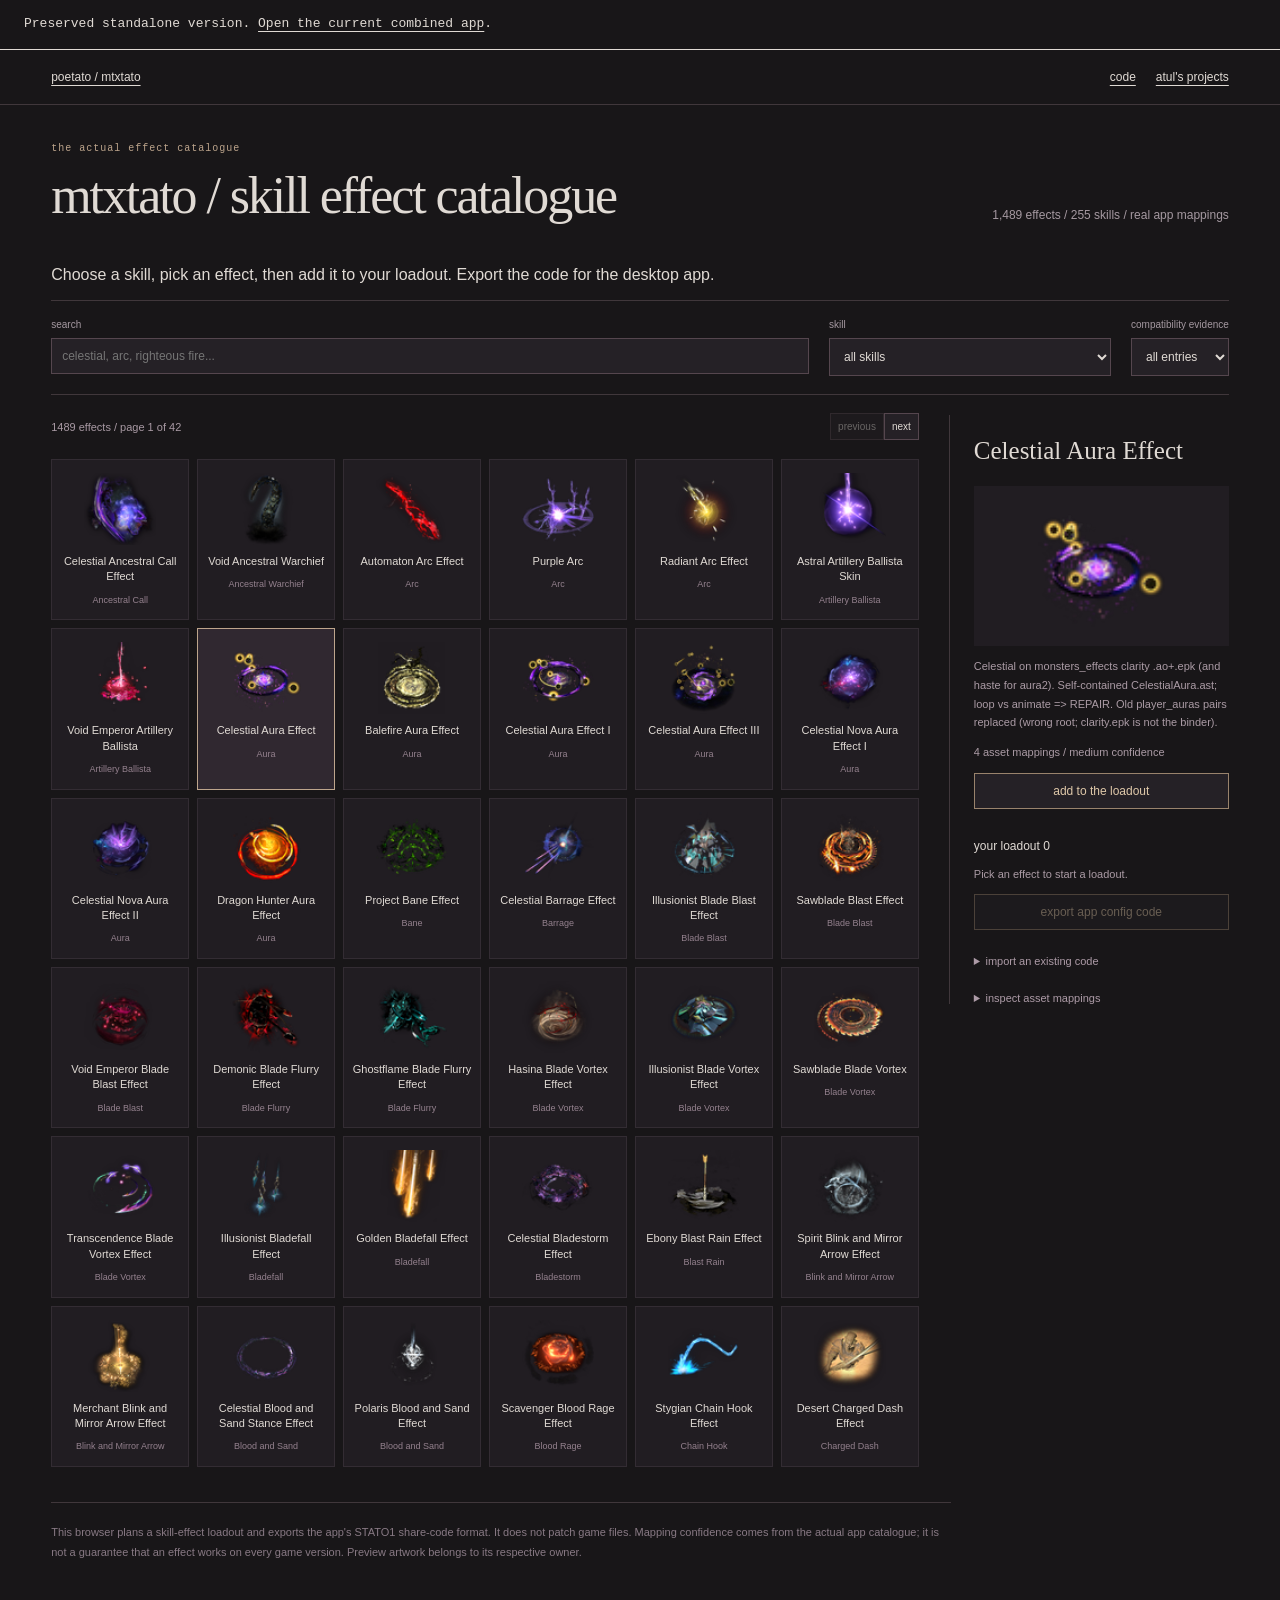
==== examples/portfolio/legacy.html @ 3ef7e777 "Document and restore runnable standalone catalogue source" ====
<!doctype html>
<html lang="en">
    <meta charset="utf-8" /><meta
        name="viewport"
        content="width=device-width,initial-scale=1"
    /><title>mtxtato / effect wardrobe</title
    ><link rel="stylesheet" href="legacy.css" />
    <body>
<p class="archive-notice">Preserved standalone version. <a href="https://lolstar123.github.io/smoothtato-preview/cosmetics/">Open the current combined app</a>.</p>
        <header>
            <a href="https://poetato.app">poetato / mtxtato</a>
            <nav>
                <a href="https://github.com/LolStar123/mtxtato-catalogue"
                    >code</a
                ><a
                    href="https://lolstar123.github.io/just-a-little-further/"
                    >atul's projects</a
                >
            </nav>
        </header>
        <main>
            <div class="title">
                <div>
                    <p class="eyebrow">the actual effect catalogue</p>
                    <h1>mtxtato / skill effect catalogue</h1>
                </div>
                <p id="summary">loading the wardrobe...</p>
            </div>
            <p class="journey">
                Choose a skill, pick an effect, then add it to your loadout.
                Export the code for the desktop app.
            </p>
            <div class="filters">
                <label
                    >search<input
                        id="search"
                        type="search"
                        placeholder="celestial, arc, righteous fire..." /></label
                ><label
                    >skill<select id="skill">
                        <option value="">all skills</option>
                    </select></label
                ><label
                    >compatibility evidence<select id="confidence">
                        <option value="">all entries</option>
                        <option>HIGH</option>
                        <option>MEDIUM</option>
                        <option>LOW</option>
                    </select></label
                >
            </div>
            <div class="workspace">
                <section>
                    <div class="results-head">
                        <p id="count"></p>
                        <div>
                            <button id="prev">previous</button
                            ><button id="next">next</button>
                        </div>
                    </div>
                    <div id="catalogue"></div>
                </section>
                <aside id="effect-desk">
                    <a class="back-to-catalogue" href="#catalogue"
                        >back to effects</a
                    >
                    <h2 id="effect-title">select an effect</h2>
                    <div id="preview"></div>
                    <p id="blurb"></p>
                    <p id="evidence"></p>
                    <button id="add">add to the loadout</button>
                    <h3>your loadout <span id="loadout-count">0</span></h3>
                    <div id="loadout"></div>
                    <p id="status" role="status"></p>
                    <button id="export">export app config code</button>
                    <details>
                        <summary>import an existing code</summary>
                        <label
                            >paste a STATO1 code<textarea
                                id="import-code"
                                rows="4"
                            ></textarea></label
                        ><button id="import">load its skill effects</button>
                    </details>
                    <details>
                        <summary>inspect asset mappings</summary>
                        <pre id="pairs"></pre>
                    </details>
                </aside>
            </div>
            <footer>
                This browser plans a skill-effect loadout and exports the app's
                STATO1 share-code format. It does not patch game files. Mapping
                confidence comes from the actual app catalogue; it is not a
                guarantee that an effect works on every game version. Preview
                artwork belongs to its respective owner.
            </footer>
        </main>
        <script type="module" src="app.mjs"></script>
    </body>
</html>
---- examples/portfolio/legacy.css ----
:root {
    color-scheme: dark;
    background: #181618;
    color: #e0dad4;
    font-family: Arial, sans-serif;
}
* {
    box-sizing: border-box;
}
body {
    margin: 0;
}
a {
    color: inherit;
    text-underline-offset: 4px;
}
header {
    display: flex;
    justify-content: space-between;
    padding: 20px 4vw;
    border-bottom: 1px solid #40373b;
    font-size: 12px;
}
nav {
    display: flex;
    gap: 20px;
}
main {
    max-width: 1500px;
    margin: auto;
    padding: 28px 4vw;
}
.title {
    display: flex;
    align-items: end;
    justify-content: space-between;
    gap: 30px;
}
h1 {
    font:
        52px Georgia,
        serif;
    letter-spacing: -0.04em;
    margin: 12px 0 25px;
}
.eyebrow {
    font: 10px monospace;
    letter-spacing: 0.1em;
    color: #bda58c;
}
#summary {
    font-size: 12px;
    color: #a599a1;
    margin-bottom: 28px;
}
.filters {
    display: flex;
    gap: 20px;
    border-top: 1px solid #40373b;
    border-bottom: 1px solid #40373b;
    padding: 18px 0;
}
.filters label:first-child {
    flex: 1;
}
label {
    display: flex;
    flex-direction: column;
    gap: 8px;
    font-size: 10px;
    color: #a599a1;
}
input,
select,
textarea,
button {
    background: #252126;
    color: #e0dad4;
    border: 1px solid #55464e;
    font:
        12px Arial,
        sans-serif;
    padding: 10px;
}
button {
    cursor: pointer;
}
button:disabled {
    opacity: 0.4;
    cursor: default;
}
button:focus-visible,
input:focus-visible,
select:focus-visible {
    outline: 2px solid #c7aa87;
    outline-offset: 3px;
}
.workspace {
    display: grid;
    grid-template-columns: minmax(0, 1fr) 280px;
    gap: 30px;
}
.results-head {
    display: flex;
    justify-content: space-between;
    align-items: center;
    font-size: 11px;
    color: #a99aa4;
    padding: 15px 0;
}
.results-head button {
    font-size: 10px;
    padding: 7px;
}
#catalogue {
    display: grid;
    grid-template-columns: repeat(auto-fill, minmax(130px, 1fr));
    gap: 8px;
}
.effect {
    display: flex;
    flex-direction: column;
    align-items: center;
    gap: 9px;
    min-height: 157px;
    font-size: 11px;
    line-height: 1.4;
    text-align: center;
    background: #211d22;
    border: 1px solid #332c33;
    padding: 13px 8px;
}
.effect[aria-pressed="true"] {
    border-color: #bda58c;
    background: #302830;
}
.effect img {
    width: 72px;
    height: 72px;
    object-fit: contain;
}
.no-art {
    height: 72px;
    display: flex;
    align-items: center;
    font: 10px monospace;
    color: #756a71;
}
.effect small {
    color: #94818e;
    font-size: 9px;
}
aside {
    margin-top: 20px;
    border-left: 1px solid #40373b;
    padding-left: 24px;
    position: sticky;
    top: 20px;
    align-self: start;
}
h2 {
    font:
        25px Georgia,
        serif;
    line-height: 1.2;
}
h3 {
    font-size: 12px;
    font-weight: 400;
    margin-top: 30px;
}
#preview {
    background: #211d22;
    min-height: 160px;
    display: flex;
    align-items: center;
    justify-content: center;
}
#preview img {
    width: 130px;
    height: 130px;
    object-fit: contain;
}
#blurb,
#evidence,
#status {
    font-size: 11px;
    color: #ab9ba5;
    line-height: 1.7;
}
#add,
#export {
    width: 100%;
    border-color: #99836c;
    color: #dfc8a9;
}
#loadout > div {
    display: flex;
    justify-content: space-between;
    gap: 8px;
    font-size: 11px;
    line-height: 1.5;
    margin: 12px 0;
}
#loadout button {
    padding: 3px 7px;
    font-size: 10px;
}
details {
    margin-top: 25px;
    font-size: 11px;
    color: #ad9ba7;
}
summary {
    cursor: pointer;
}
details label {
    margin: 12px 0;
}
textarea {
    width: 100%;
}
pre {
    font-size: 9px;
    white-space: pre-wrap;
    overflow-wrap: anywhere;
    line-height: 1.7;
}
footer {
    font-size: 11px;
    color: #887984;
    line-height: 1.8;
    max-width: 900px;
    margin: 35px 0;
    border-top: 1px solid #40373b;
    padding-top: 20px;
}
@media (max-width: 850px) {
    .workspace {
        grid-template-columns: 1fr;
    }
    aside {
        position: static;
        border-left: 0;
        border-top: 1px solid #40373b;
        padding: 20px 0;
        display: grid;
        grid-template-columns: 1fr 1fr;
        gap: 0 20px;
    }
    aside h2,
    #status,
    aside details {
        grid-column: 1/-1;
    }
    aside #preview {
        grid-row: 2/5;
        grid-column: 1;
    }
    .filters {
        flex-wrap: wrap;
    }
    .filters label:first-child {
        flex-basis: 100%;
    }
    .title {
        display: block;
    }
    h1 {
        font-size: 44px;
    }
    #summary {
        margin: 0 0 20px;
    }
    main {
        padding: 20px 14px;
    }
    #catalogue {
        grid-template-columns: repeat(3, minmax(0, 1fr));
    }
    .effect {
        min-width: 0;
        font-size: 10px;
    }
    .effect img {
        width: 56px;
        height: 56px;
    }
    .filters select {
        max-width: 160px;
    }
    header {
        font-size: 10px;
    }
    nav {
        gap: 12px;
    }
}

.journey {
    color: var(--muted);
    max-width: 800px;
}
.back-to-catalogue {
    display: none;
}
#effect-desk {
    scroll-margin-top: 18px;
}
@media (max-width: 850px) {
    .back-to-catalogue {
        display: inline-block;
        margin-bottom: 15px;
    }
}

.archive-notice{margin:0;padding:14px 24px;border-bottom:1px solid currentColor;font:13px/1.6 ui-monospace,monospace}.archive-notice a{text-decoration:underline}
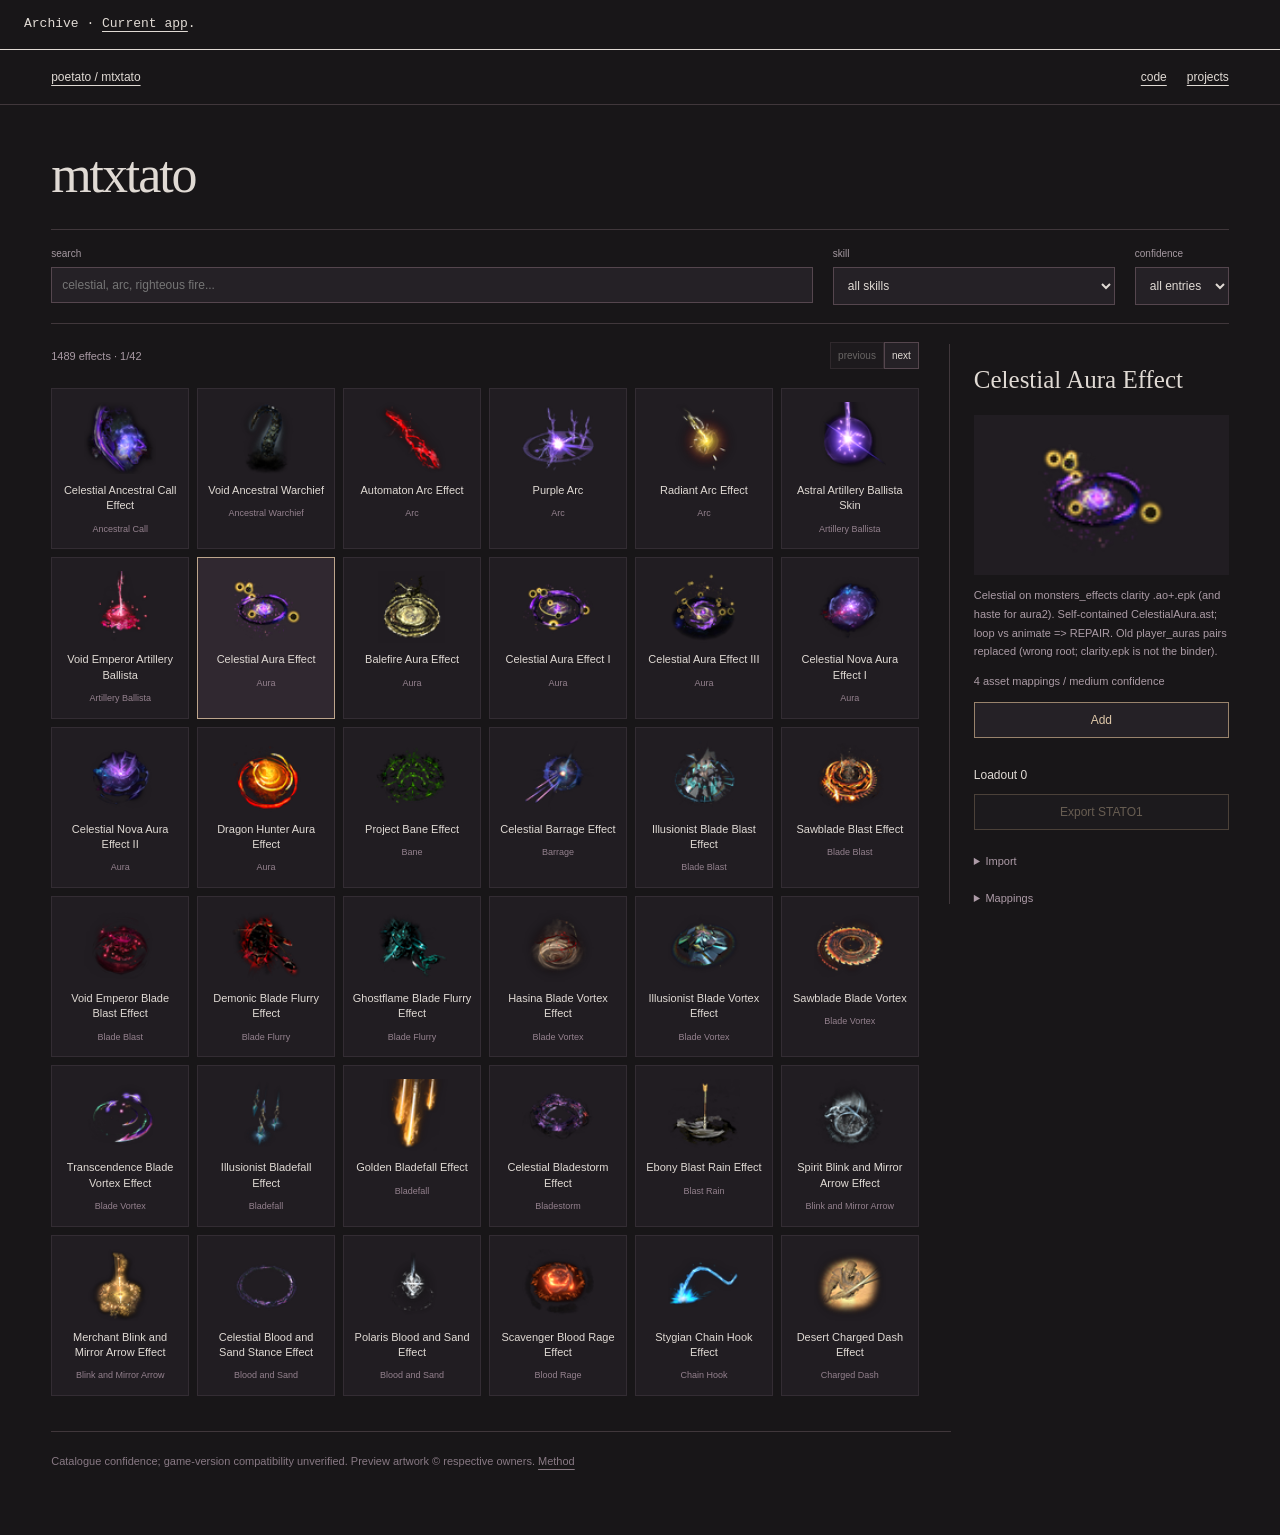
==== commit d5bbda8f: "Trim preserved catalogue UI copy" ====
--- a/examples/portfolio/legacy.html
+++ b/examples/portfolio/legacy.html
@@ -6,7 +6,7 @@
     /><title>mtxtato / effect wardrobe</title
     ><link rel="stylesheet" href="legacy.css" />
     <body>
-<p class="archive-notice">Preserved standalone version. <a href="https://lolstar123.github.io/smoothtato-preview/cosmetics/">Open the current combined app</a>.</p>
+<p class="archive-notice">Archive · <a href="https://lolstar123.github.io/smoothtato-preview/cosmetics/">Current app</a>.</p>
         <header>
             <a href="https://poetato.app">poetato / mtxtato</a>
             <nav>
@@ -14,22 +14,17 @@
                     >code</a
                 ><a
                     href="https://lolstar123.github.io/just-a-little-further/"
-                    >atul's projects</a
+                    >projects</a
                 >
             </nav>
         </header>
         <main>
             <div class="title">
                 <div>
-                    <p class="eyebrow">the actual effect catalogue</p>
-                    <h1>mtxtato / skill effect catalogue</h1>
+                    <h1>mtxtato</h1>
                 </div>
-                <p id="summary">loading the wardrobe...</p>
+                <p id="summary">Loading…</p>
             </div>
-            <p class="journey">
-                Choose a skill, pick an effect, then add it to your loadout.
-                Export the code for the desktop app.
-            </p>
             <div class="filters">
                 <label
                     >search<input
@@ -41,7 +36,7 @@
                         <option value="">all skills</option>
                     </select></label
                 ><label
-                    >compatibility evidence<select id="confidence">
+                    >confidence<select id="confidence">
                         <option value="">all entries</option>
                         <option>HIGH</option>
                         <option>MEDIUM</option>
@@ -62,39 +57,33 @@
                 </section>
                 <aside id="effect-desk">
                     <a class="back-to-catalogue" href="#catalogue"
-                        >back to effects</a
+                        >effects</a
                     >
-                    <h2 id="effect-title">select an effect</h2>
+                    <h2 id="effect-title">Select effect</h2>
                     <div id="preview"></div>
                     <p id="blurb"></p>
                     <p id="evidence"></p>
-                    <button id="add">add to the loadout</button>
-                    <h3>your loadout <span id="loadout-count">0</span></h3>
+                    <button id="add">Add</button>
+                    <h3>Loadout <span id="loadout-count">0</span></h3>
                     <div id="loadout"></div>
                     <p id="status" role="status"></p>
-                    <button id="export">export app config code</button>
+                    <button id="export">Export STATO1</button>
                     <details>
-                        <summary>import an existing code</summary>
+                        <summary>Import</summary>
                         <label
-                            >paste a STATO1 code<textarea
+                            >STATO1 code<textarea
                                 id="import-code"
                                 rows="4"
                             ></textarea></label
-                        ><button id="import">load its skill effects</button>
+                        ><button id="import">Import effects</button>
                     </details>
                     <details>
-                        <summary>inspect asset mappings</summary>
+                        <summary>Mappings</summary>
                         <pre id="pairs"></pre>
                     </details>
                 </aside>
             </div>
-            <footer>
-                This browser plans a skill-effect loadout and exports the app's
-                STATO1 share-code format. It does not patch game files. Mapping
-                confidence comes from the actual app catalogue; it is not a
-                guarantee that an effect works on every game version. Preview
-                artwork belongs to its respective owner.
-            </footer>
+            <footer>Catalogue confidence; game-version compatibility unverified. Preview artwork © respective owners. <a href="https://github.com/LolStar123/mtxtato-catalogue#checks-and-limits">Method</a></footer>
         </main>
         <script type="module" src="app.mjs"></script>
     </body>
